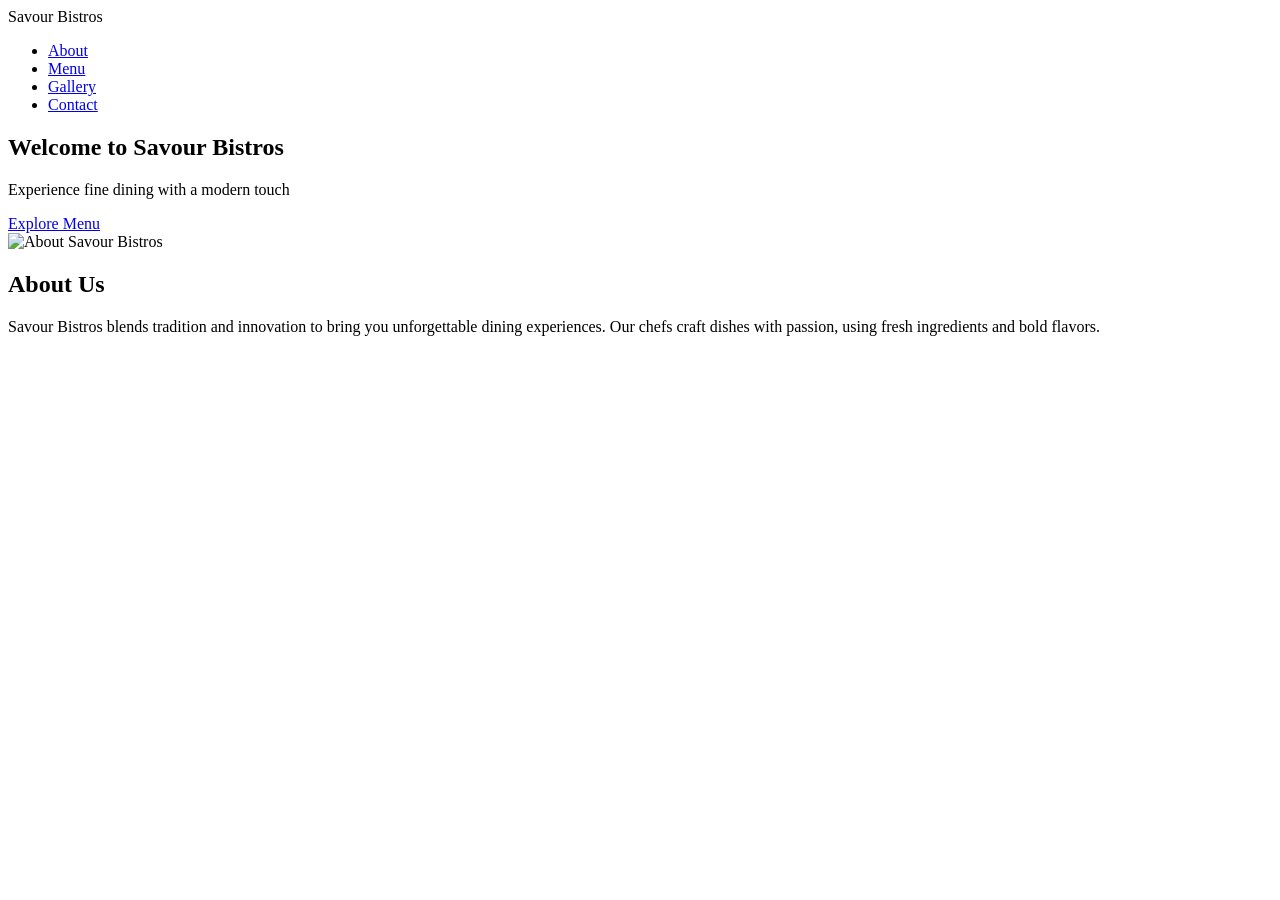
==== index.html @ 0ac6cca9 "Resolve merge conflicts: combine header/hero and about section" ====
<!DOCTYPE html>
<html lang="en">
<head>
  <meta charset="UTF-8">
  <meta name="viewport" content="width=device-width, initial-scale=1.0">
  <title>Savour Bistros</title>
  <link rel="stylesheet" href="css/style.css">
</head>
<body>
  <header>
    <nav class="navbar">
      <div class="logo">Savour Bistros</div>
      <ul class="nav-links">
        <li><a href="#about">About</a></li>
        <li><a href="#menu">Menu</a></li>
        <li><a href="#gallery">Gallery</a></li>
        <li><a href="#contact">Contact</a></li>
      </ul>
    </nav>
    <section class="hero">
      <div class="hero-content">
        <h1>Welcome to Savour Bistros</h1>
        <p>Experience fine dining with a modern touch</p>
        <a href="#menu" class="btn">Explore Menu</a>
      </div>
    </section>
  </header>
  <main>
    <section id="about" class="about">
      <div class="about-container">
        <img src="assets/images/about.jpg" alt="About Savour Bistros">
        <div class="about-text">
          <h2>About Us</h2>
          <p>Savour Bistros blends tradition and innovation to bring you unforgettable dining experiences. Our chefs craft dishes with passion, using fresh ingredients and bold flavors.</p>
        </div>
      </div>
    </section>
  </main>
  <footer></footer>
  <script src="js/script.js"></script>
</body>
</html>
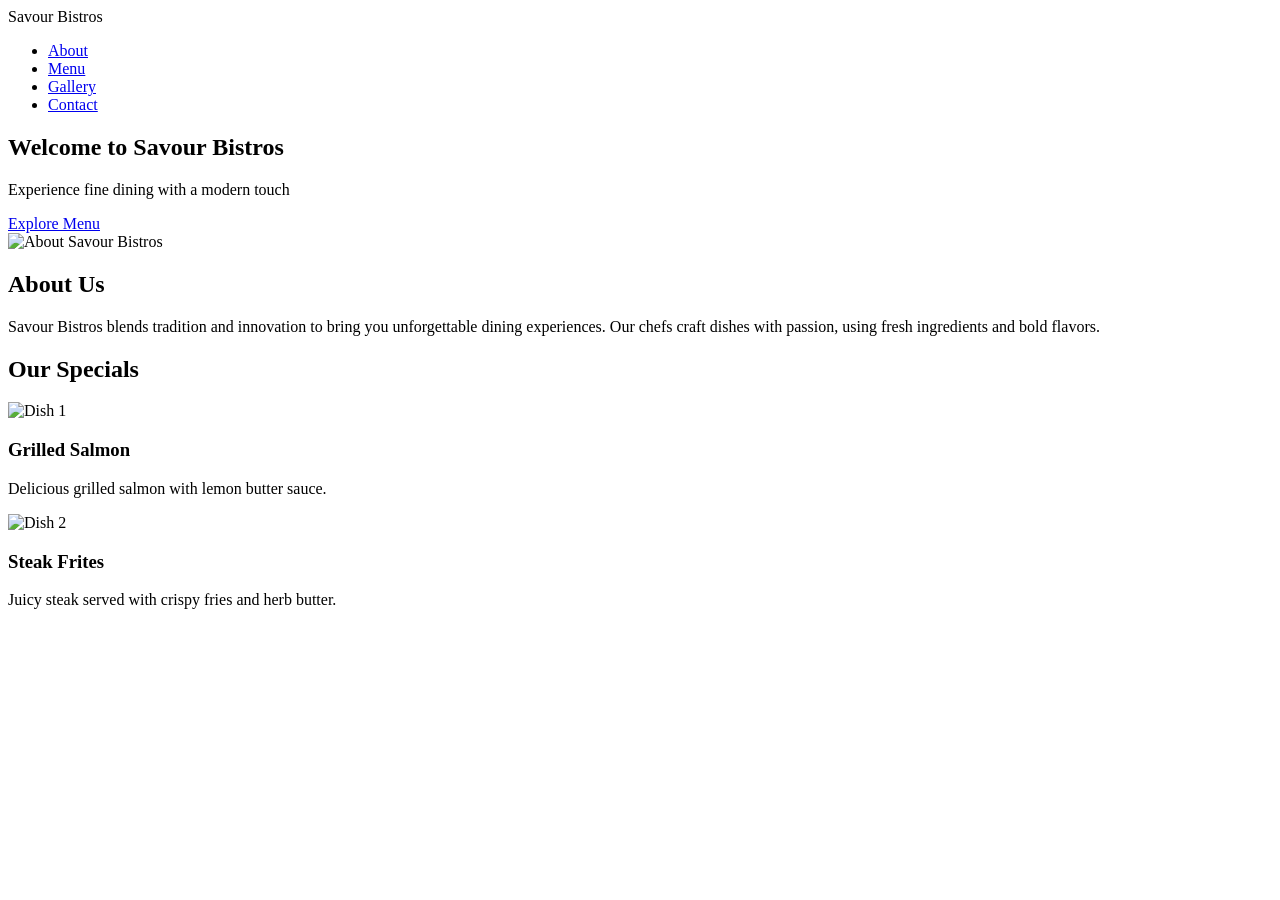
==== commit 55911b5d: "Resolve merge conflicts for feature/menu: combine menu and about sections and styles" ====
--- a/index.html
+++ b/index.html
@@ -35,6 +35,23 @@
         </div>
       </div>
     </section>
+
+    <section id="menu" class="menu">
+      <h2>Our Specials</h2>
+      <div class="menu-grid">
+        <div class="menu-item">
+          <img src="assets/images/dish1.jpg" alt="Dish 1">
+          <h3>Grilled Salmon</h3>
+          <p>Delicious grilled salmon with lemon butter sauce.</p>
+        </div>
+        <div class="menu-item">
+          <img src="assets/images/dish2.jpg" alt="Dish 2">
+          <h3>Steak Frites</h3>
+          <p>Juicy steak served with crispy fries and herb butter.</p>
+        </div>
+        <!-- Add more menu items as needed -->
+      </div>
+    </section>
   </main>
   <footer></footer>
   <script src="js/script.js"></script>
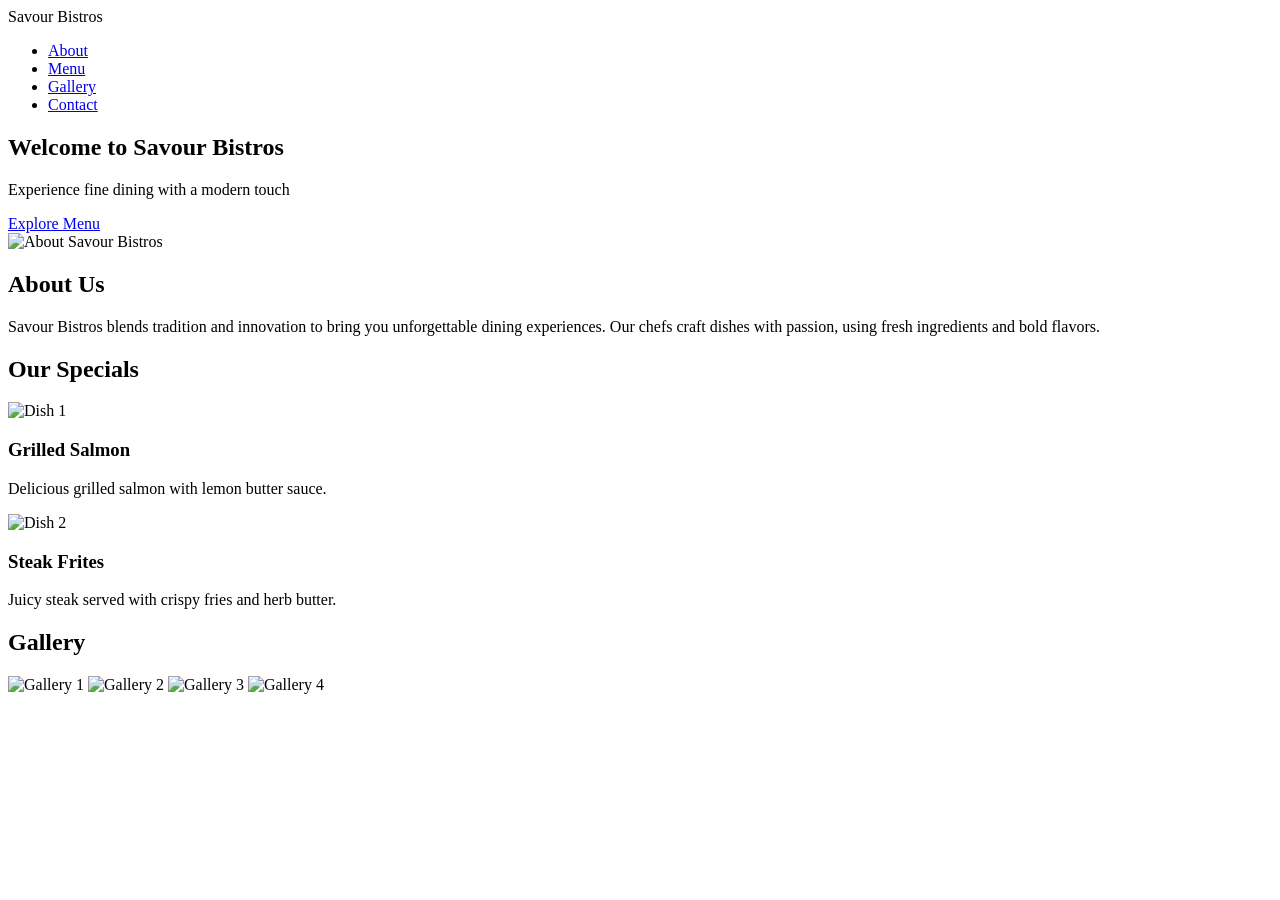
==== commit 5f14063e: "Resolve merge conflicts for feature/gallery: add gallery section and styles" ====
--- a/index.html
+++ b/index.html
@@ -52,6 +52,16 @@
         <!-- Add more menu items as needed -->
       </div>
     </section>
+
+    <section id="gallery" class="gallery">
+      <h2>Gallery</h2>
+      <div class="gallery-grid">
+        <img src="assets/images/gallery1.jpg" alt="Gallery 1">
+        <img src="assets/images/gallery2.jpg" alt="Gallery 2">
+        <img src="assets/images/gallery3.jpg" alt="Gallery 3">
+        <img src="assets/images/gallery4.jpg" alt="Gallery 4">
+      </div>
+    </section>
   </main>
   <footer></footer>
   <script src="js/script.js"></script>
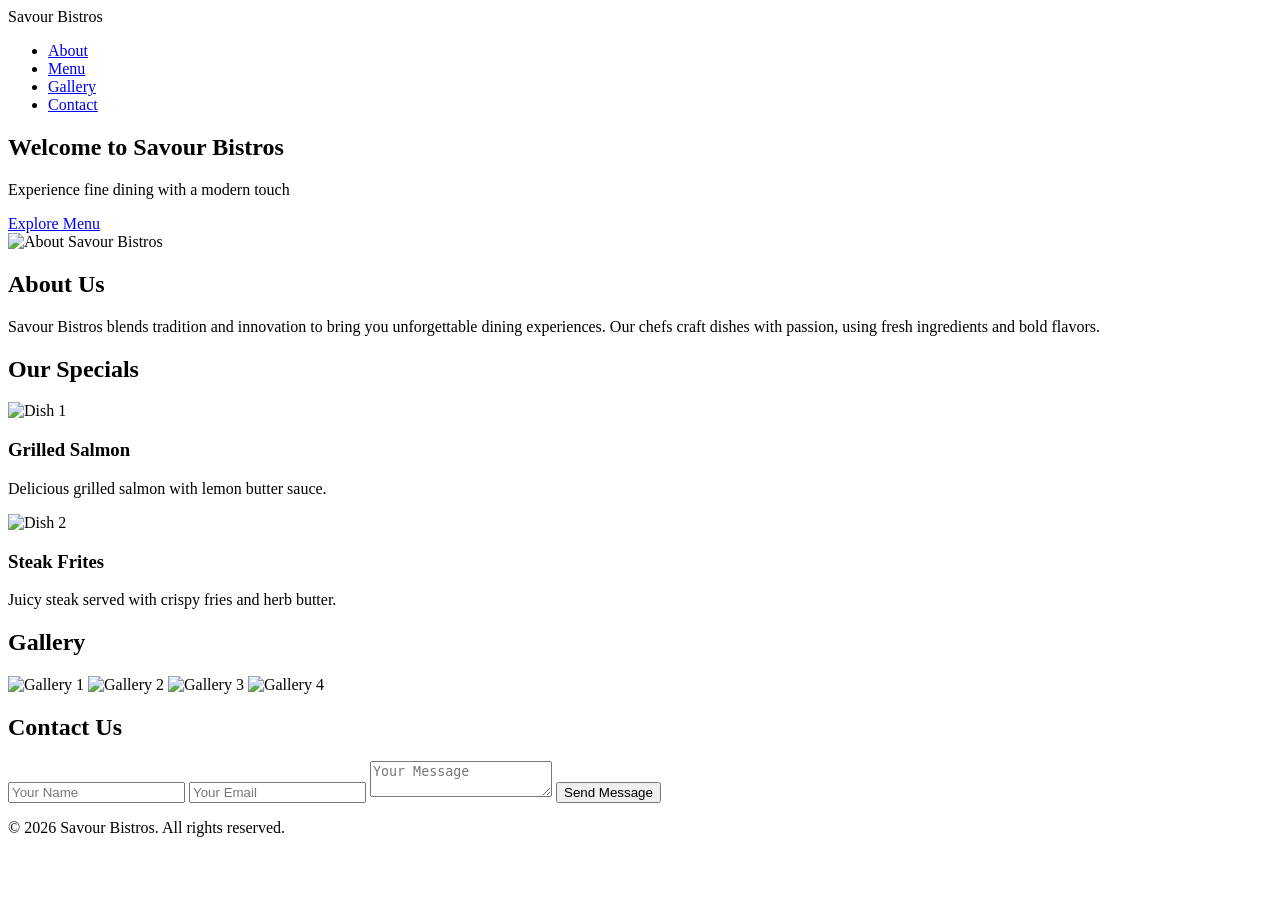
==== commit 9b9777d1: "Resolve merge conflicts for feature/contact-footer: add contact form and footer text" ====
--- a/index.html
+++ b/index.html
@@ -62,8 +62,20 @@
         <img src="assets/images/gallery4.jpg" alt="Gallery 4">
       </div>
     </section>
+
+    <section id="contact" class="contact">
+      <h2>Contact Us</h2>
+      <form>
+        <input type="text" placeholder="Your Name" required>
+        <input type="email" placeholder="Your Email" required>
+        <textarea placeholder="Your Message" required></textarea>
+        <button type="submit">Send Message</button>
+      </form>
+    </section>
   </main>
-  <footer></footer>
+  <footer>
+    <p>&copy; 2026 Savour Bistros. All rights reserved.</p>
+  </footer>
   <script src="js/script.js"></script>
 </body>
 </html>
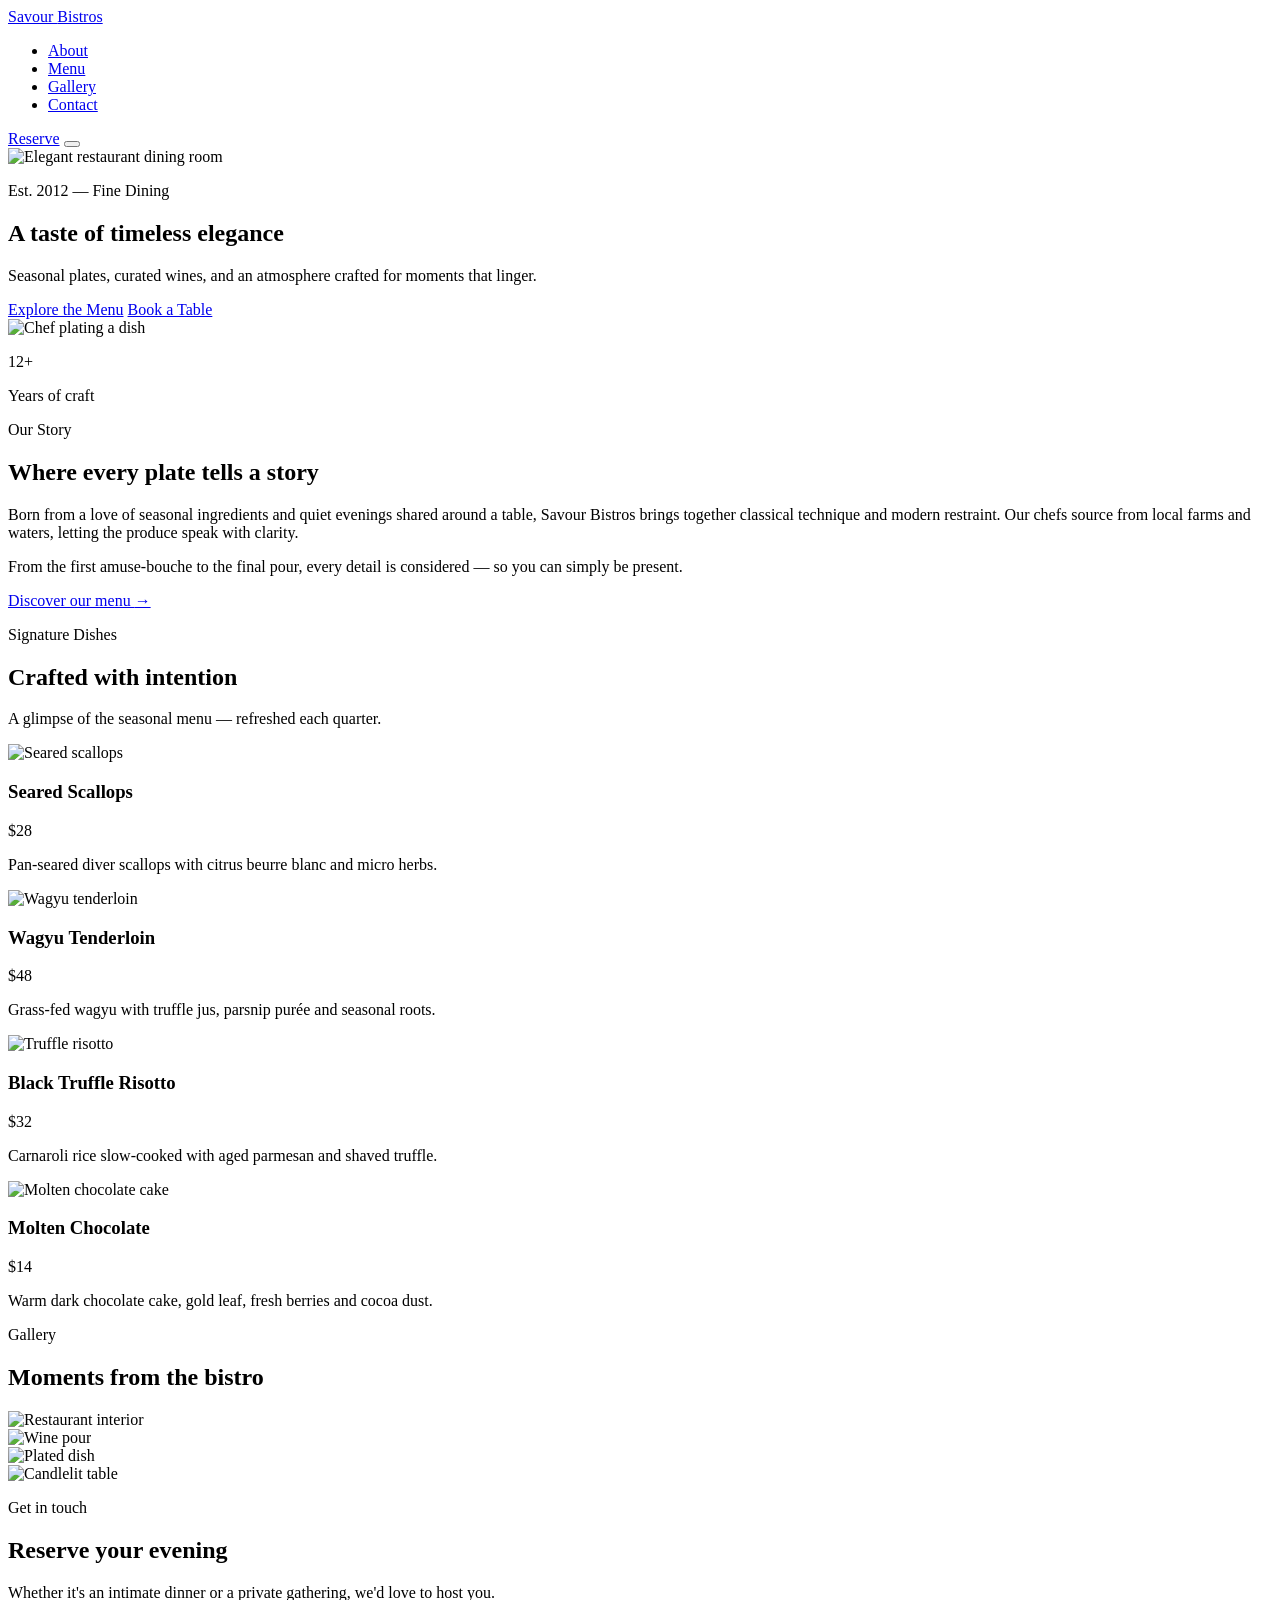
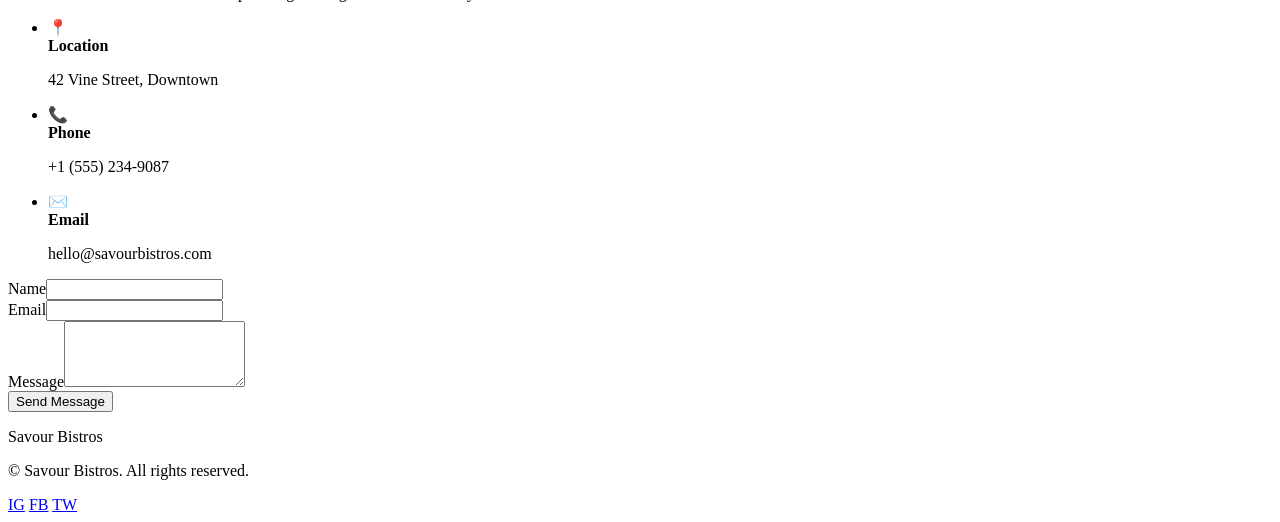
==== commit 365633b4: "completed the html file" ====
--- a/index.html
+++ b/index.html
@@ -1,81 +1,155 @@
-<!DOCTYPE html>
+<!doctype html>
 <html lang="en">
 <head>
-  <meta charset="UTF-8">
-  <meta name="viewport" content="width=device-width, initial-scale=1.0">
-  <title>Savour Bistros</title>
-  <link rel="stylesheet" href="css/style.css">
+  <meta charset="utf-8" />
+  <meta name="viewport" content="width=device-width,initial-scale=1" />
+  <title>Savour Bistros — Modern Fine Dining</title>
+  <meta name="description" content="An intimate bistro serving seasonal, chef-crafted plates and curated wines in a warm, candlelit setting." />
+  <link rel="preconnect" href="https://fonts.googleapis.com" />
+  <link rel="preconnect" href="https://fonts.gstatic.com" crossorigin />
+  <link rel="stylesheet" href="https://fonts.googleapis.com/css2?family=Playfair+Display:wght@500;600;700&family=Poppins:wght@300;400;500;600&display=swap" />
+  <link rel="stylesheet" href="styles.css" />
 </head>
 <body>
-  <header>
-    <nav class="navbar">
-      <div class="logo">Savour Bistros</div>
-      <ul class="nav-links">
-        <li><a href="#about">About</a></li>
-        <li><a href="#menu">Menu</a></li>
-        <li><a href="#gallery">Gallery</a></li>
-        <li><a href="#contact">Contact</a></li>
-      </ul>
-    </nav>
-    <section class="hero">
-      <div class="hero-content">
-        <h1>Welcome to Savour Bistros</h1>
-        <p>Experience fine dining with a modern touch</p>
-        <a href="#menu" class="btn">Explore Menu</a>
+  <!-- Nav -->
+  <header class="nav" id="nav">
+    <div class="nav__inner container">
+      <a href="#" class="logo">Savour <span>Bistros</span></a>
+      <nav>
+        <ul class="nav__links" id="navLinks">
+          <li><a href="#about">About</a></li>
+          <li><a href="#menu">Menu</a></li>
+          <li><a href="#gallery">Gallery</a></li>
+          <li><a href="#contact">Contact</a></li>
+        </ul>
+      </nav>
+      <a href="#contact" class="btn btn--primary nav__cta">Reserve</a>
+      <button class="nav__toggle" id="navToggle" aria-label="Toggle menu" aria-expanded="false">
+        <span></span><span></span><span></span>
+      </button>
+    </div>
+  </header>
+  <!-- Hero -->
+  <section class="hero">
+    <img class="hero__bg" src="https://images.unsplash.com/photo-1517248135467-4c7edcad34c4?auto=format&fit=crop&w=1920&q=80" alt="Elegant restaurant dining room" />
+    <div class="hero__overlay"></div>
+    <div class="hero__content reveal">
+      <p class="eyebrow eyebrow--light">Est. 2012 — Fine Dining</p>
+      <h1>A taste of timeless elegance</h1>
+      <p class="hero__lede">Seasonal plates, curated wines, and an atmosphere crafted for moments that linger.</p>
+      <div class="hero__actions">
+        <a href="#menu" class="btn btn--primary">Explore the Menu</a>
+        <a href="#contact" class="btn btn--ghost">Book a Table</a>
       </div>
-    </section>
-  </header>
-  <main>
-    <section id="about" class="about">
-      <div class="about-container">
-        <img src="assets/images/about.jpg" alt="About Savour Bistros">
-        <div class="about-text">
-          <h2>About Us</h2>
-          <p>Savour Bistros blends tradition and innovation to bring you unforgettable dining experiences. Our chefs craft dishes with passion, using fresh ingredients and bold flavors.</p>
+    </div>
+  </section>
+  <!-- About -->
+  <section id="about" class="section">
+    <div class="container about">
+      <div class="about__image reveal">
+        <img src="https://images.unsplash.com/photo-1556910103-1c02745aae4d?auto=format&fit=crop&w=1200&q=80" alt="Chef plating a dish" />
+        <div class="about__badge">
+          <p class="num">12+</p>
+          <p class="lbl">Years of craft</p>
         </div>
       </div>
-    </section>
-
-    <section id="menu" class="menu">
-      <h2>Our Specials</h2>
+      <div class="about__text reveal">
+        <p class="eyebrow">Our Story</p>
+        <h2>Where every plate tells a story</h2>
+        <p>Born from a love of seasonal ingredients and quiet evenings shared around a table, Savour Bistros brings together classical technique and modern restraint. Our chefs source from local farms and waters, letting the produce speak with clarity.</p>
+        <p>From the first amuse-bouche to the final pour, every detail is considered — so you can simply be present.</p>
+        <a href="#menu" class="link-arrow">Discover our menu <span>→</span></a>
+      </div>
+    </div>
+  </section>
+  <!-- Menu -->
+  <section id="menu" class="section section--alt">
+    <div class="container">
+      <div class="section__head reveal">
+        <p class="eyebrow">Signature Dishes</p>
+        <h2>Crafted with intention</h2>
+        <p class="muted">A glimpse of the seasonal menu — refreshed each quarter.</p>
+      </div>
       <div class="menu-grid">
-        <div class="menu-item">
-          <img src="assets/images/dish1.jpg" alt="Dish 1">
-          <h3>Grilled Salmon</h3>
-          <p>Delicious grilled salmon with lemon butter sauce.</p>
-        </div>
-        <div class="menu-item">
-          <img src="assets/images/dish2.jpg" alt="Dish 2">
-          <h3>Steak Frites</h3>
-          <p>Juicy steak served with crispy fries and herb butter.</p>
-        </div>
-        <!-- Add more menu items as needed -->
+        <article class="dish reveal">
+          <div class="dish__img"><img src="https://images.unsplash.com/photo-1599974579688-8dbdd335c77f?auto=format&fit=crop&w=800&q=80" alt="Seared scallops" /></div>
+          <div class="dish__body">
+            <div class="dish__row"><h3>Seared Scallops</h3><span class="price">$28</span></div>
+            <p>Pan-seared diver scallops with citrus beurre blanc and micro herbs.</p>
+          </div>
+        </article>
+        <article class="dish reveal">
+          <div class="dish__img"><img src="https://images.unsplash.com/photo-1546964124-0cce460f38ef?auto=format&fit=crop&w=800&q=80" alt="Wagyu tenderloin" /></div>
+          <div class="dish__body">
+            <div class="dish__row"><h3>Wagyu Tenderloin</h3><span class="price">$48</span></div>
+            <p>Grass-fed wagyu with truffle jus, parsnip purée and seasonal roots.</p>
+          </div>
+        </article>
+        <article class="dish reveal">
+          <div class="dish__img"><img src="https://images.unsplash.com/photo-1633964913849-96bb09cbb0ee?auto=format&fit=crop&w=800&q=80" alt="Truffle risotto" /></div>
+          <div class="dish__body">
+            <div class="dish__row"><h3>Black Truffle Risotto</h3><span class="price">$32</span></div>
+            <p>Carnaroli rice slow-cooked with aged parmesan and shaved truffle.</p>
+          </div>
+        </article>
+        <article class="dish reveal">
+          <div class="dish__img"><img src="https://images.unsplash.com/photo-1606313564200-e75d5e30476c?auto=format&fit=crop&w=800&q=80" alt="Molten chocolate cake" /></div>
+          <div class="dish__body">
+            <div class="dish__row"><h3>Molten Chocolate</h3><span class="price">$14</span></div>
+            <p>Warm dark chocolate cake, gold leaf, fresh berries and cocoa dust.</p>
+          </div>
+        </article>
       </div>
-    </section>
-
-    <section id="gallery" class="gallery">
-      <h2>Gallery</h2>
-      <div class="gallery-grid">
-        <img src="assets/images/gallery1.jpg" alt="Gallery 1">
-        <img src="assets/images/gallery2.jpg" alt="Gallery 2">
-        <img src="assets/images/gallery3.jpg" alt="Gallery 3">
-        <img src="assets/images/gallery4.jpg" alt="Gallery 4">
+    </div>
+  </section>
+  <!-- Gallery -->
+  <section id="gallery" class="section">
+    <div class="container">
+      <div class="section__head reveal">
+        <p class="eyebrow">Gallery</p>
+        <h2>Moments from the bistro</h2>
       </div>
-    </section>
-
-    <section id="contact" class="contact">
-      <h2>Contact Us</h2>
-      <form>
-        <input type="text" placeholder="Your Name" required>
-        <input type="email" placeholder="Your Email" required>
-        <textarea placeholder="Your Message" required></textarea>
-        <button type="submit">Send Message</button>
+      <div class="gallery">
+        <div class="gallery__item gallery__item--tall reveal"><img src="https://images.unsplash.com/photo-1414235077428-338989a2e8c0?auto=format&fit=crop&w=900&q=80" alt="Restaurant interior" /></div>
+        <div class="gallery__item reveal"><img src="https://images.unsplash.com/photo-1559339352-11d035aa65de?auto=format&fit=crop&w=800&q=80" alt="Wine pour" /></div>
+        <div class="gallery__item reveal"><img src="https://images.unsplash.com/photo-1551782450-a2132b4ba21d?auto=format&fit=crop&w=800&q=80" alt="Plated dish" /></div>
+        <div class="gallery__item reveal"><img src="https://images.unsplash.com/photo-1592861956120-e524fc739696?auto=format&fit=crop&w=800&q=80" alt="Candlelit table" /></div>
+      </div>
+    </div>
+  </section>
+  <!-- Contact -->
+  <section id="contact" class="section section--alt">
+    <div class="container contact">
+      <div class="reveal">
+        <p class="eyebrow">Get in touch</p>
+        <h2>Reserve your evening</h2>
+        <p class="muted">Whether it's an intimate dinner or a private gathering, we'd love to host you.</p>
+        <ul class="contact__list">
+          <li><span class="ico">📍</span><div><strong>Location</strong><p>42 Vine Street, Downtown</p></div></li>
+          <li><span class="ico">📞</span><div><strong>Phone</strong><p>+1 (555) 234-9087</p></div></li>
+          <li><span class="ico">✉️</span><div><strong>Email</strong><p>hello@savourbistros.com</p></div></li>
+        </ul>
+      </div>
+      <form class="form reveal" id="contactForm">
+        <div class="field"><label for="name">Name</label><input id="name" required /></div>
+        <div class="field"><label for="email">Email</label><input id="email" type="email" required /></div>
+        <div class="field"><label for="message">Message</label><textarea id="message" rows="4" required></textarea></div>
+        <button type="submit" class="btn btn--primary btn--block" id="submitBtn">Send Message</button>
       </form>
-    </section>
-  </main>
-  <footer>
-    <p>&copy; 2026 Savour Bistros. All rights reserved.</p>
+    </div>
+  </section>
+  <!-- Footer -->
+  <footer class="footer">
+    <div class="container footer__inner">
+      <p class="logo logo--sm">Savour <span>Bistros</span></p>
+      <p class="muted">© <span id="year"></span> Savour Bistros. All rights reserved.</p>
+      <div class="socials">
+        <a href="#" aria-label="Instagram">IG</a>
+        <a href="#" aria-label="Facebook">FB</a>
+        <a href="#" aria-label="Twitter">TW</a>
+      </div>
+    </div>
   </footer>
-  <script src="js/script.js"></script>
+  <script src="script.js"></script>
 </body>
-</html>
+</html>
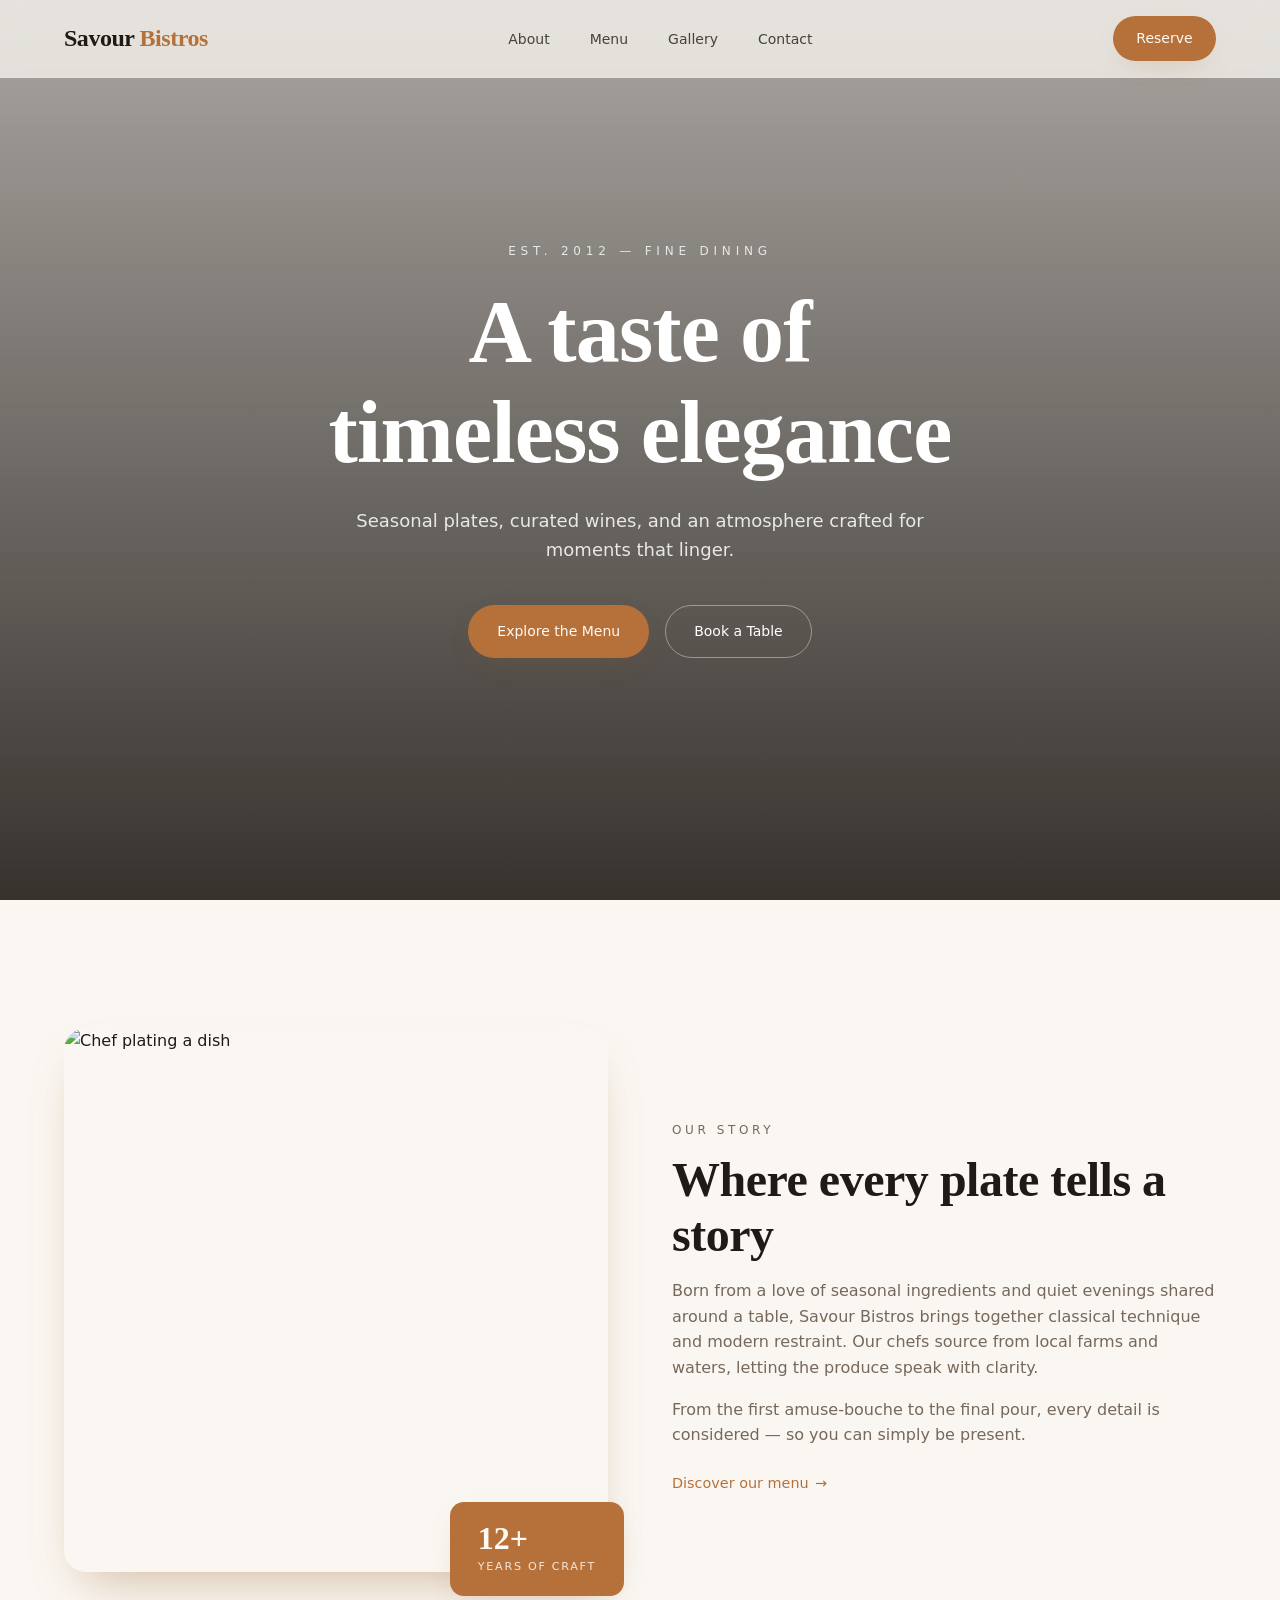
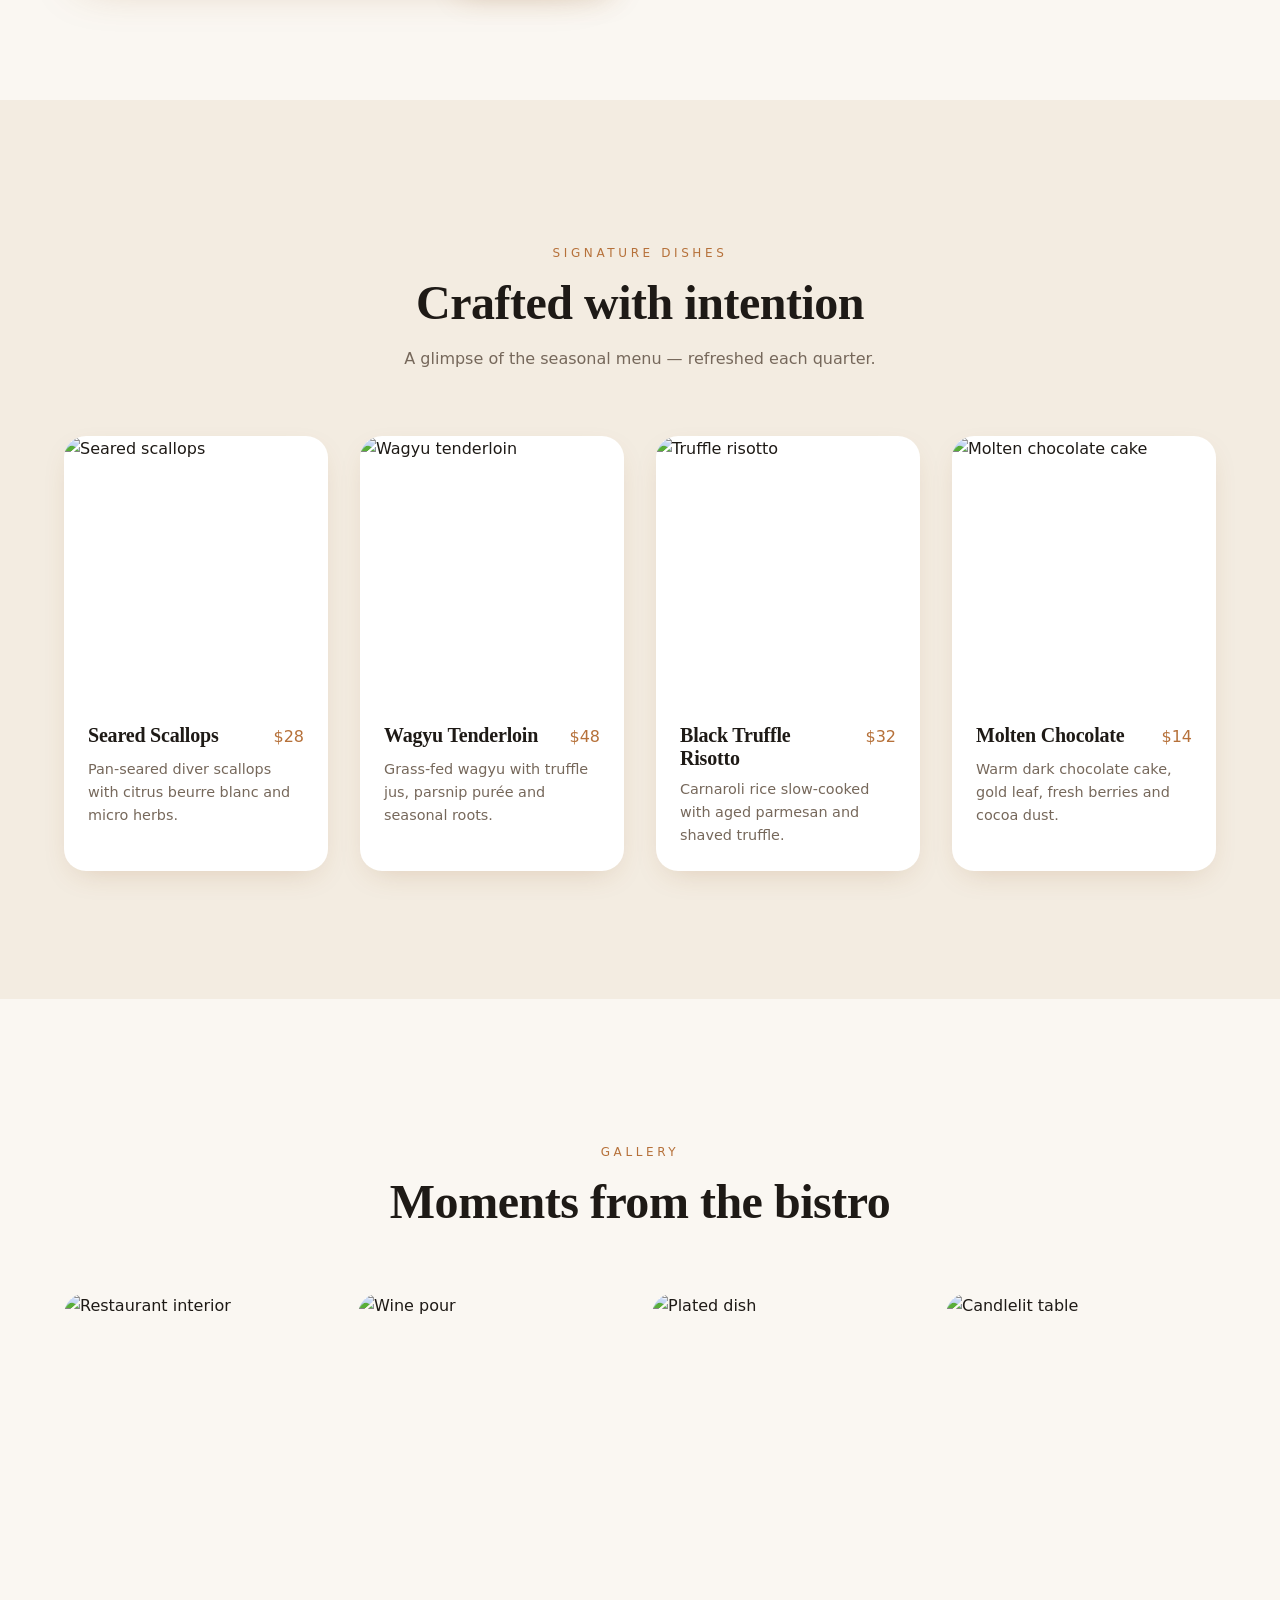
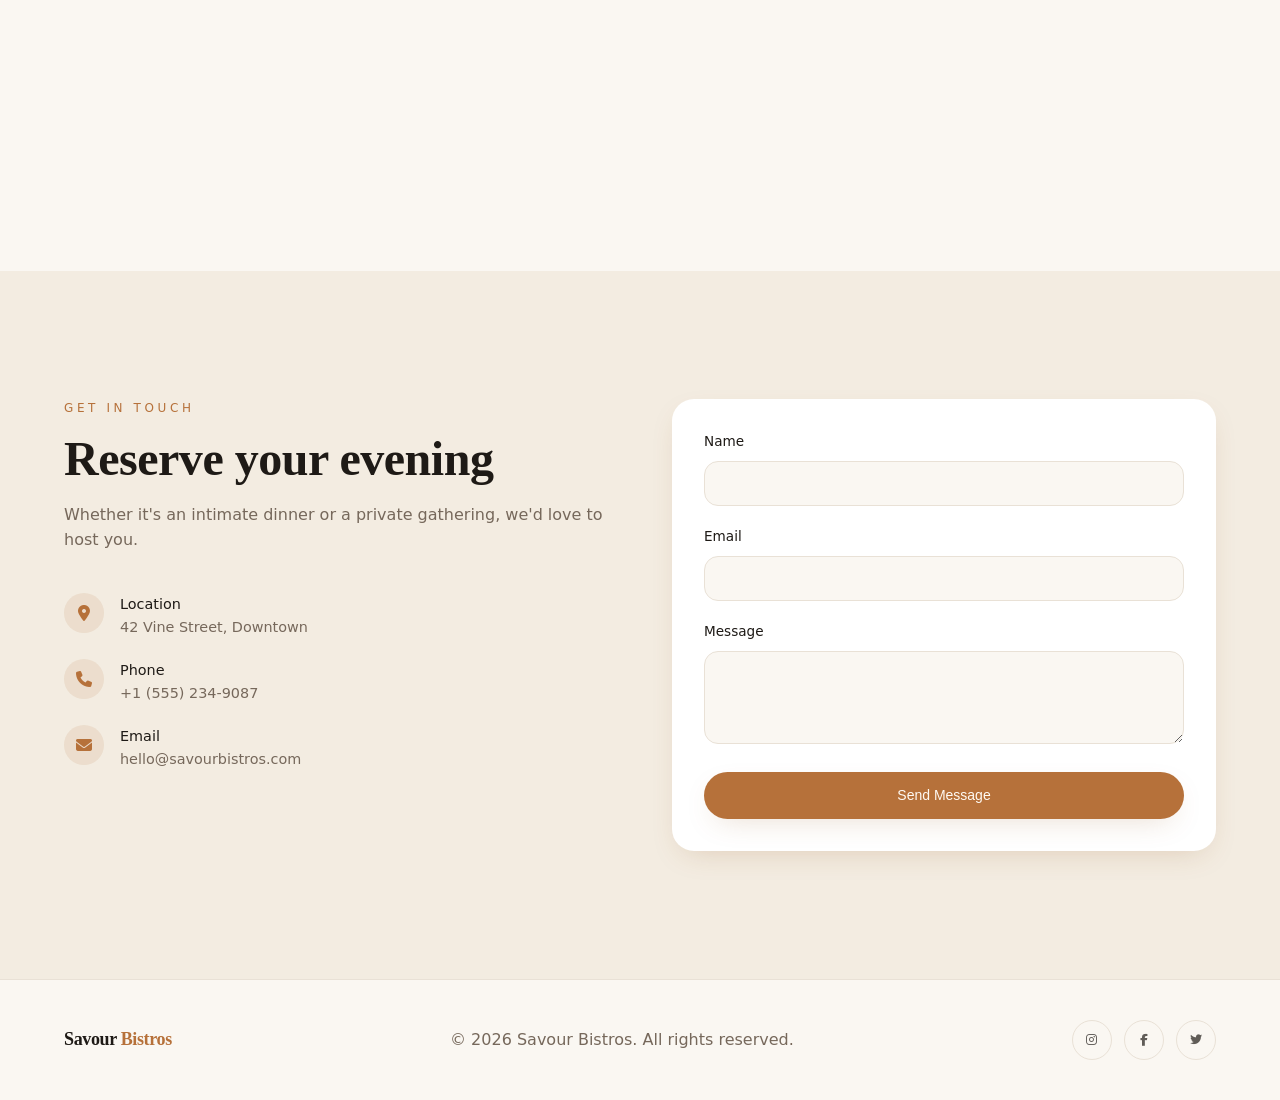
==== commit a599341e: "Worked on the icons and updated the README file" ====
--- a/index.html
+++ b/index.html
@@ -8,6 +8,7 @@
   <link rel="preconnect" href="https://fonts.googleapis.com" />
   <link rel="preconnect" href="https://fonts.gstatic.com" crossorigin />
   <link rel="stylesheet" href="https://fonts.googleapis.com/css2?family=Playfair+Display:wght@500;600;700&family=Poppins:wght@300;400;500;600&display=swap" />
+  <link rel="stylesheet" href="https://cdnjs.cloudflare.com/ajax/libs/font-awesome/6.5.1/css/all.min.css" crossorigin="anonymous" referrerpolicy="no-referrer" />
   <link rel="stylesheet" href="styles.css" />
 </head>
 <body>
@@ -86,7 +87,10 @@
           </div>
         </article>
         <article class="dish reveal">
-          <div class="dish__img"><img src="https://images.unsplash.com/photo-1633964913849-96bb09cbb0ee?auto=format&fit=crop&w=800&q=80" alt="Truffle risotto" /></div>
+          <div class="dish__img">
+            <img src="https://plus.unsplash.com/premium_photo-1694141252774-c937d97641da?q=80&w=688&auto=format&fit=crop&ixlib=rb-4.1.0&ixid=M3wxMjA3fDB8MHxwaG90by1wYWdlfHx8fGVufDB8fHx8fA%3D%3D" 
+            alt="Truffle risotto" />
+          </div>
           <div class="dish__body">
             <div class="dish__row"><h3>Black Truffle Risotto</h3><span class="price">$32</span></div>
             <p>Carnaroli rice slow-cooked with aged parmesan and shaved truffle.</p>
@@ -125,9 +129,9 @@
         <h2>Reserve your evening</h2>
         <p class="muted">Whether it's an intimate dinner or a private gathering, we'd love to host you.</p>
         <ul class="contact__list">
-          <li><span class="ico">📍</span><div><strong>Location</strong><p>42 Vine Street, Downtown</p></div></li>
-          <li><span class="ico">📞</span><div><strong>Phone</strong><p>+1 (555) 234-9087</p></div></li>
-          <li><span class="ico">✉️</span><div><strong>Email</strong><p>hello@savourbistros.com</p></div></li>
+          <li><span class="ico"><i class="fa-solid fa-location-dot" aria-hidden="true"></i></span><div><strong>Location</strong><p>42 Vine Street, Downtown</p></div></li>
+          <li><span class="ico"><i class="fa-solid fa-phone" aria-hidden="true"></i></span><div><strong>Phone</strong><p>+1 (555) 234-9087</p></div></li>
+          <li><span class="ico"><i class="fa-solid fa-envelope" aria-hidden="true"></i></span><div><strong>Email</strong><p>hello@savourbistros.com</p></div></li>
         </ul>
       </div>
       <form class="form reveal" id="contactForm">
@@ -144,9 +148,9 @@
       <p class="logo logo--sm">Savour <span>Bistros</span></p>
       <p class="muted">© <span id="year"></span> Savour Bistros. All rights reserved.</p>
       <div class="socials">
-        <a href="#" aria-label="Instagram">IG</a>
-        <a href="#" aria-label="Facebook">FB</a>
-        <a href="#" aria-label="Twitter">TW</a>
+        <a href="#" aria-label="Instagram"><i class="fa-brands fa-instagram" aria-hidden="true"></i></a>
+        <a href="#" aria-label="Facebook"><i class="fa-brands fa-facebook-f" aria-hidden="true"></i></a>
+        <a href="#" aria-label="Twitter"><i class="fa-brands fa-twitter" aria-hidden="true"></i></a>
       </div>
     </div>
   </footer>
--- a/styles.css
+++ b/styles.css
@@ -0,0 +1,241 @@
+:root {
+  --bg: #faf7f2;
+  --fg: #1e1a16;
+  --muted: #76685b;
+  --card: #ffffff;
+  --border: #e9e1d6;
+  --primary: #b6713a;
+  --primary-dark: #94581f;
+  --primary-fg: #fffaf3;
+  --shadow-soft: 0 10px 30px -12px rgba(148, 88, 31, 0.25);
+  --shadow-elegant: 0 25px 50px -20px rgba(148, 88, 31, 0.4);
+  --radius: 14px;
+  --radius-lg: 22px;
+  --font-display: "Playfair Display", Georgia, serif;
+  --font-sans: "Poppins", system-ui, -apple-system, sans-serif;
+}
+/* ---------- Base ---------- */
+* { box-sizing: border-box; margin: 0; padding: 0; }
+html { scroll-behavior: smooth; }
+body {
+  font-family: var(--font-sans);
+  font-weight: 300;
+  background: var(--bg);
+  color: var(--fg);
+  line-height: 1.6;
+  -webkit-font-smoothing: antialiased;
+}
+img { display: block; max-width: 100%; height: auto; }
+a { color: inherit; text-decoration: none; }
+h1, h2, h3 { font-family: var(--font-display); font-weight: 600; letter-spacing: -0.01em; line-height: 1.15; }
+h2 { font-size: clamp(2rem, 4vw, 3rem); }
+h3 { font-size: 1.25rem; }
+.container { max-width: 1200px; margin: 0 auto; padding: 0 1.5rem; }
+.section { padding: 6rem 0; }
+.section--alt { background: #f3ece1; }
+.section__head { max-width: 38rem; margin: 0 auto 4rem; text-align: center; }
+.section__head h2 { margin-top: 0.75rem; }
+.section__head p { margin-top: 1rem; }
+.muted { color: var(--muted); }
+.eyebrow {
+  font-size: 0.75rem;
+  letter-spacing: 0.3em;
+  text-transform: uppercase;
+  color: var(--primary);
+  font-weight: 500;
+}
+.eyebrow--light { color: rgba(255,255,255,0.8); letter-spacing: 0.4em; }
+/* ---------- Buttons ---------- */
+.btn {
+  display: inline-flex; align-items: center; justify-content: center;
+  padding: 0.9rem 1.75rem;
+  border-radius: 999px;
+  font-size: 0.875rem; font-weight: 500;
+  border: 1px solid transparent;
+  cursor: pointer;
+  transition: transform 0.25s ease, box-shadow 0.25s ease, background 0.25s ease;
+}
+.btn--primary { background: var(--primary); color: var(--primary-fg); box-shadow: var(--shadow-soft); }
+.btn--primary:hover { background: var(--primary-dark); transform: translateY(-2px); box-shadow: var(--shadow-elegant); }
+.btn--ghost { background: transparent; color: #fff; border-color: rgba(255,255,255,0.4); backdrop-filter: blur(4px); }
+.btn--ghost:hover { background: rgba(255,255,255,0.1); }
+.btn--block { width: 100%; }
+/* ---------- Nav ---------- */
+.nav {
+  position: fixed; top: 0; left: 0; right: 0; z-index: 50;
+  backdrop-filter: blur(10px);
+  background: rgba(250, 247, 242, 0.75);
+  border-bottom: 1px solid rgba(233, 225, 214, 0.6);
+  transition: background 0.3s;
+}
+.nav__inner { display: flex; align-items: center; justify-content: space-between; padding: 1rem 1.5rem; }
+.logo { font-family: var(--font-display); font-size: 1.5rem; font-weight: 700; letter-spacing: -0.02em; }
+.logo span { color: var(--primary); }
+.logo--sm { font-size: 1.125rem; }
+.nav__links { display: flex; gap: 2.5rem; list-style: none; }
+.nav__links a {
+  font-size: 0.875rem; font-weight: 500; color: rgba(30,26,22,0.8);
+  position: relative; padding: 0.25rem 0;
+  transition: color 0.2s;
+}
+.nav__links a::after {
+  content: ""; position: absolute; left: 0; bottom: 0;
+  width: 0; height: 1px; background: var(--primary);
+  transition: width 0.3s;
+}
+.nav__links a:hover { color: var(--primary); }
+.nav__links a:hover::after { width: 100%; }
+.nav__cta { padding: 0.65rem 1.4rem; }
+.nav__toggle {
+  display: none; flex-direction: column; gap: 5px;
+  background: none; border: none; cursor: pointer; padding: 0.5rem;
+}
+.nav__toggle span {
+  width: 22px; 
+  height: 2px; 
+  background: var(--fg); 
+  transition: 0.3s;
+ }
+.nav.open .nav__toggle span:nth-child(1) { transform: translateY(7px) rotate(45deg); }
+.nav.open .nav__toggle span:nth-child(2) { opacity: 0; }
+.nav.open .nav__toggle span:nth-child(3) { transform: translateY(-7px) rotate(-45deg); }
+/* ---------- Hero ---------- */
+.hero { position: relative; height: 100vh; min-height: 600px; overflow: hidden; display: grid; place-items: center; }
+.hero__bg {
+  position: absolute; inset: 0; width: 100%; height: 100%;
+  object-fit: cover;
+  animation: zoom 14s ease-out forwards;
+}
+.hero__overlay {
+  position: absolute; inset: 0;
+  background: linear-gradient(180deg, rgba(20,15,10,0.35) 0%, rgba(20,15,10,0.85) 100%);
+}
+.hero__content { position: relative; text-align: center; color: #fff; padding: 0 1.5rem; max-width: 900px; }
+.hero__content h1 {
+  font-size: clamp(2.5rem, 7vw, 5.5rem);
+  margin-top: 1.25rem;
+  text-wrap: balance;
+}
+.hero__lede { margin: 1.5rem auto 0; max-width: 36rem; font-size: 1.125rem; color: rgba(255,255,255,0.85); }
+.hero__actions { display: flex; flex-wrap: wrap; gap: 1rem; justify-content: center; margin-top: 2.5rem; }
+@keyframes zoom { from { transform: scale(1); } to { transform: scale(1.1); } }
+/* ---------- About ---------- */
+.about { display: grid; gap: 3rem; grid-template-columns: 1fr; align-items: center; }
+.about__image { position: relative; }
+.about__image img { border-radius: var(--radius-lg); aspect-ratio: 1/1; object-fit: cover; box-shadow: var(--shadow-elegant); }
+.about__badge {
+  position: absolute; bottom: -1.5rem; right: -1rem;
+  background: var(--primary); color: var(--primary-fg);
+  padding: 1.25rem 1.75rem; border-radius: var(--radius);
+  box-shadow: var(--shadow-soft);
+  display: none;
+}
+.about__badge .num { font-family: var(--font-display); font-size: 2rem; font-weight: 600; line-height: 1; }
+.about__badge .lbl { font-size: 0.7rem; text-transform: uppercase; letter-spacing: 0.15em; opacity: 0.85; margin-top: 0.25rem; }
+.about__text h2 { margin-top: 0.75rem; }
+.about__text p { color: var(--muted); margin-top: 1rem; }
+.link-arrow {
+  display: inline-flex; align-items: center; gap: 0.4rem;
+  margin-top: 1.5rem; color: var(--primary); font-weight: 500; font-size: 0.9rem;
+  transition: gap 0.25s;
+}
+.link-arrow:hover { gap: 0.75rem; }
+/* ---------- Menu ---------- */
+.menu-grid { display: grid; gap: 2rem; grid-template-columns: 1fr; }
+.dish {
+  background: var(--card);
+  border-radius: var(--radius-lg);
+  overflow: hidden;
+  box-shadow: var(--shadow-soft);
+  transition: transform 0.35s, box-shadow 0.35s;
+}
+.dish:hover { transform: translateY(-8px); box-shadow: var(--shadow-elegant); }
+.dish__img { aspect-ratio: 1/1; overflow: hidden; }
+.dish__img img { width: 100%; height: 100%; object-fit: cover; transition: transform 0.7s; }
+.dish:hover .dish__img img { transform: scale(1.1); }
+.dish__body { padding: 1.5rem; }
+.dish__row { display: flex; justify-content: space-between; align-items: baseline; gap: 1rem; }
+.dish__body p { color: var(--muted); font-size: 0.9rem; margin-top: 0.5rem; }
+.price { color: var(--primary); font-weight: 500; }
+/* ---------- Gallery ---------- */
+.gallery { display: grid; grid-template-columns: repeat(2, 1fr); gap: 1rem; }
+.gallery__item { overflow: hidden; border-radius: var(--radius-lg); aspect-ratio: 1/1; }
+.gallery__item img { width: 100%; height: 100%; object-fit: cover; transition: transform 0.7s; }
+.gallery__item:hover img { transform: scale(1.1); }
+/* ---------- Contact ---------- */
+.contact { display: grid; gap: 3rem; grid-template-columns: 1fr; }
+.contact h2 { margin-top: 0.75rem; }
+.contact > div > .muted { margin-top: 1rem; }
+.contact__list { list-style: none; margin-top: 2.5rem; display: grid; gap: 1.25rem; }
+.contact__list li { display: flex; gap: 1rem; align-items: flex-start; }
+.contact__list .ico {
+  width: 2.5rem; height: 2.5rem; flex-shrink: 0;
+  display: grid; place-items: center;
+  background: rgba(182,113,58,0.12); color: var(--primary);
+  border-radius: 999px; font-size: 1rem;
+}
+.contact__list strong { display: block; font-weight: 500; font-size: 0.9rem; }
+.contact__list p { color: var(--muted); font-size: 0.9rem; }
+.form {
+  background: var(--card);
+  padding: 2rem;
+  border-radius: var(--radius-lg);
+  box-shadow: var(--shadow-soft);
+  display: grid; gap: 1.25rem;
+}
+.field label { display: block; font-size: 0.85rem; font-weight: 500; margin-bottom: 0.5rem; }
+.field input, .field textarea {
+  width: 100%;
+  padding: 0.85rem 1rem;
+  border: 1px solid var(--border);
+  border-radius: var(--radius);
+  background: var(--bg);
+  font-family: inherit; font-size: 0.9rem;
+  outline: none;
+  transition: border 0.2s, box-shadow 0.2s;
+  resize: vertical;
+}
+.field input:focus, .field textarea:focus {
+  border-color: var(--primary);
+  box-shadow: 0 0 0 3px rgba(182,113,58,0.15);
+}
+/* ---------- Footer ---------- */
+.footer { border-top: 1px solid var(--border); padding: 2.5rem 0; }
+.footer__inner { display: flex; flex-direction: column; align-items: center; gap: 1.5rem; text-align: center; }
+.socials { display: flex; gap: 0.75rem; }
+.socials a {
+  width: 2.5rem; height: 2.5rem;
+  display: grid; place-items: center;
+  border: 1px solid var(--border); border-radius: 999px;
+  font-size: 0.75rem; font-weight: 600; letter-spacing: 0.05em;
+  color: rgba(30,26,22,0.7);
+  transition: 0.25s;
+}
+.socials a:hover { background: var(--primary); color: var(--primary-fg); border-color: var(--primary); transform: translateY(-2px); }
+/* ---------- Reveal ---------- */
+.reveal { opacity: 0; transform: translateY(24px); transition: opacity 0.8s ease, transform 0.8s ease; }
+.reveal.is-visible { opacity: 1; transform: translateY(0); }
+/* ---------- Responsive ---------- */
+@media (min-width: 720px) {
+  .menu-grid { grid-template-columns: repeat(2, 1fr); }
+  .gallery { grid-template-columns: repeat(4, 1fr); gap: 1.5rem; }
+  .gallery__item--tall { grid-row: span 2; aspect-ratio: 3/5; }
+  .about { grid-template-columns: 1fr 1fr; gap: 4rem; }
+  .about__badge { display: block; }
+  .contact { grid-template-columns: 1fr 1fr; gap: 4rem; }
+  .footer__inner { flex-direction: row; justify-content: space-between; text-align: left; }
+  .section { padding: 8rem 0; }
+}
+@media (min-width: 980px) {
+  .menu-grid { grid-template-columns: repeat(4, 1fr); }
+}
+@media (max-width: 860px) {
+  .nav__links, .nav__cta { display: none; }
+  .nav__toggle { display: flex; }
+  .nav.open .nav__links {
+    display: flex; flex-direction: column; gap: 1rem;
+    position: absolute; top: 100%; left: 0; right: 0;
+    background: var(--bg); padding: 1.5rem;
+    border-bottom: 1px solid var(--border);
+  }
+}
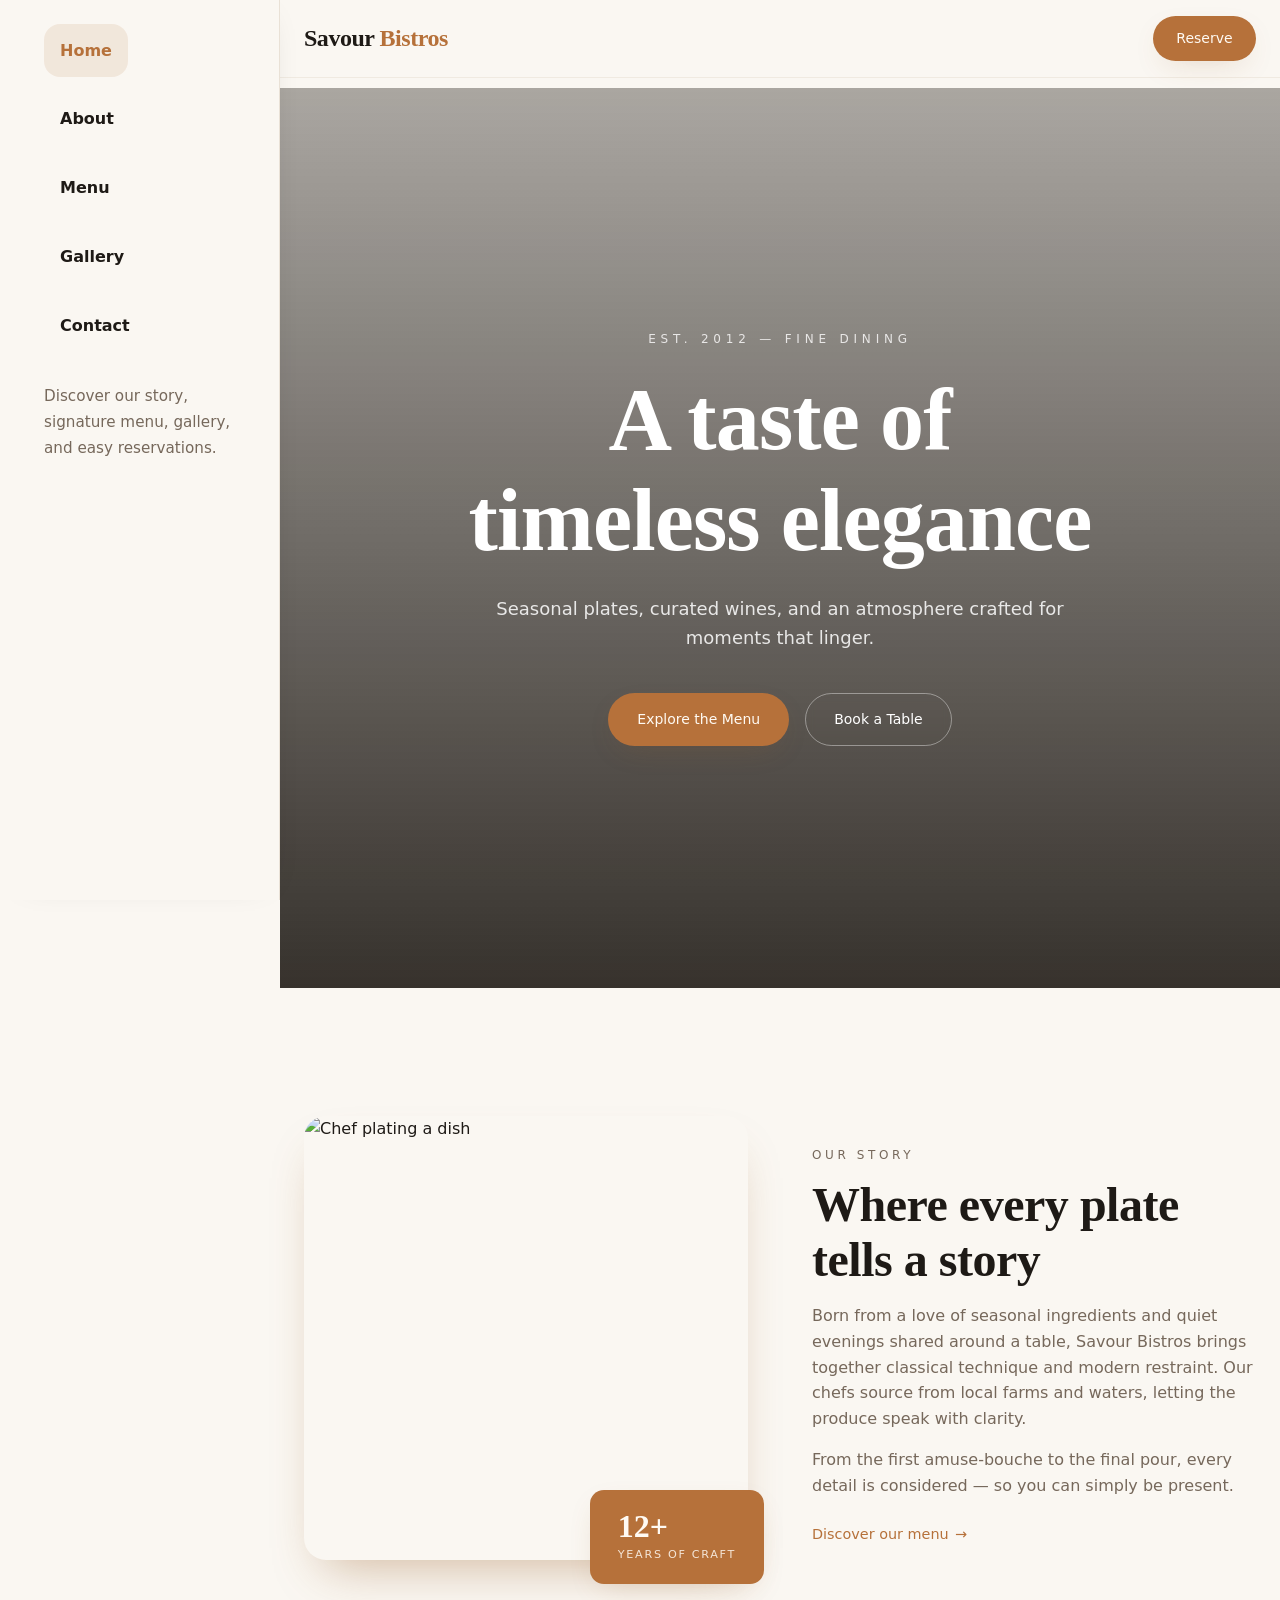
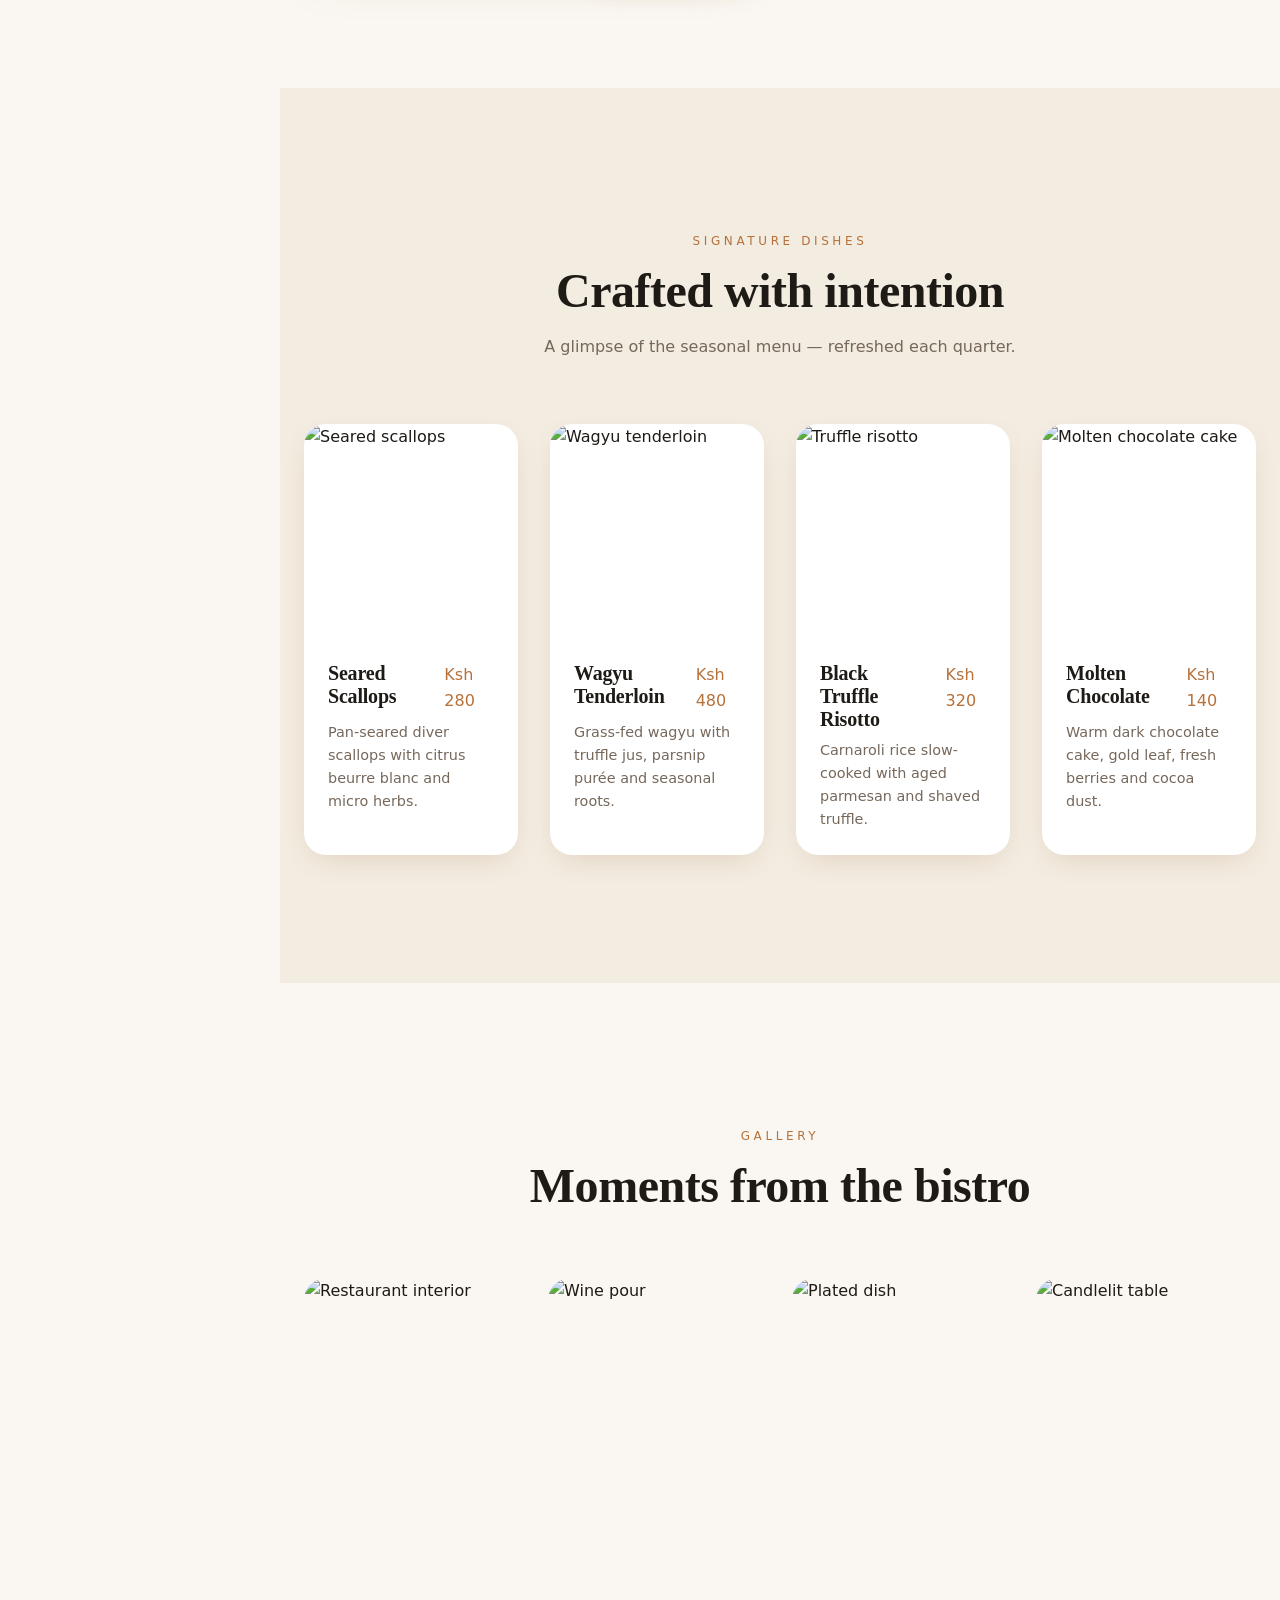
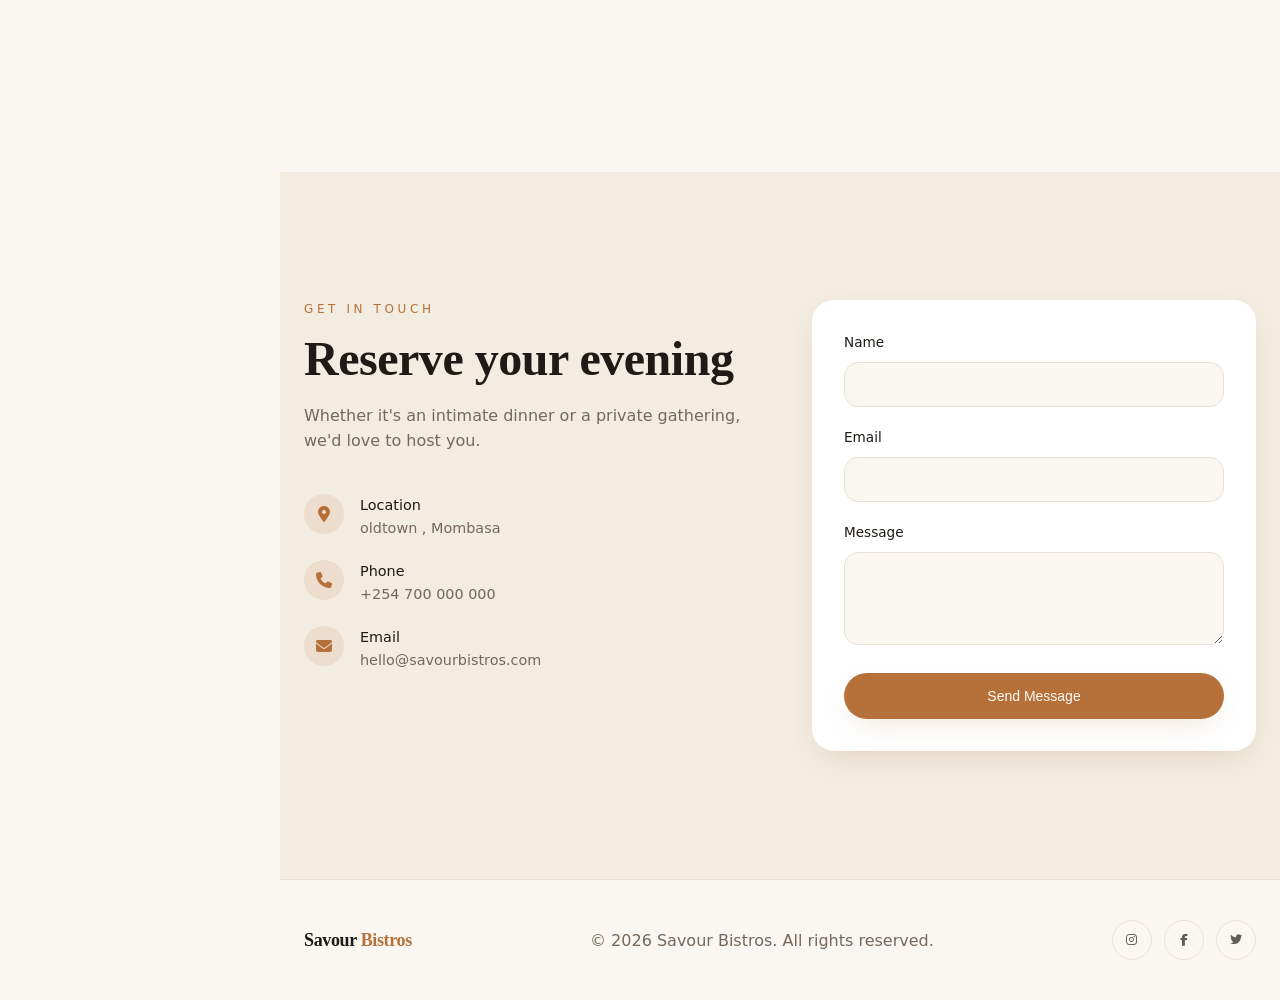
==== commit 1783b48e: "restructure project into multi-page layout with updated navigation(side navigation bar)" ====
--- a/index.html
+++ b/index.html
@@ -15,21 +15,30 @@
   <!-- Nav -->
   <header class="nav" id="nav">
     <div class="nav__inner container">
-      <a href="#" class="logo">Savour <span>Bistros</span></a>
+      <a href="index.html" class="logo">Savour <span>Bistros</span></a>
+      <div class="nav__actions">
+        <a href="contact.html" class="btn btn--primary nav__cta">Reserve</a>
+        <button class="nav__toggle" id="navToggle" aria-label="Open menu" aria-expanded="false">
+          <span></span><span></span><span></span>
+        </button>
+      </div>
+    </div>
+  </header>
+  <aside class="side-nav" id="sideNav" aria-label="Secondary navigation">
+    <div class="side-nav__inner container">
       <nav>
-        <ul class="nav__links" id="navLinks">
-          <li><a href="#about">About</a></li>
-          <li><a href="#menu">Menu</a></li>
-          <li><a href="#gallery">Gallery</a></li>
-          <li><a href="#contact">Contact</a></li>
+        <ul class="side-nav__links" id="sideNavLinks">
+          <li><a href="index.html">Home</a></li>
+          <li><a href="about.html">About</a></li>
+          <li><a href="menu.html">Menu</a></li>
+          <li><a href="gallery.html">Gallery</a></li>
+          <li><a href="contact.html">Contact</a></li>
         </ul>
       </nav>
-      <a href="#contact" class="btn btn--primary nav__cta">Reserve</a>
-      <button class="nav__toggle" id="navToggle" aria-label="Toggle menu" aria-expanded="false">
-        <span></span><span></span><span></span>
-      </button>
+      <p class="side-nav__caption">Discover our story, signature menu, gallery, and easy reservations.</p>
     </div>
-  </header>
+  </aside>
+  <main class="page-content">
   <!-- Hero -->
   <section class="hero">
     <img class="hero__bg" src="https://images.unsplash.com/photo-1517248135467-4c7edcad34c4?auto=format&fit=crop&w=1920&q=80" alt="Elegant restaurant dining room" />
@@ -39,8 +48,8 @@
       <h1>A taste of timeless elegance</h1>
       <p class="hero__lede">Seasonal plates, curated wines, and an atmosphere crafted for moments that linger.</p>
       <div class="hero__actions">
-        <a href="#menu" class="btn btn--primary">Explore the Menu</a>
-        <a href="#contact" class="btn btn--ghost">Book a Table</a>
+        <a href="menu.html" class="btn btn--primary">Explore the Menu</a>
+        <a href="contact.html" class="btn btn--ghost">Book a Table</a>
       </div>
     </div>
   </section>
@@ -75,14 +84,14 @@
         <article class="dish reveal">
           <div class="dish__img"><img src="https://images.unsplash.com/photo-1599974579688-8dbdd335c77f?auto=format&fit=crop&w=800&q=80" alt="Seared scallops" /></div>
           <div class="dish__body">
-            <div class="dish__row"><h3>Seared Scallops</h3><span class="price">$28</span></div>
+            <div class="dish__row"><h3>Seared Scallops</h3><span class="price">Ksh 280</span></div>
             <p>Pan-seared diver scallops with citrus beurre blanc and micro herbs.</p>
           </div>
         </article>
         <article class="dish reveal">
           <div class="dish__img"><img src="https://images.unsplash.com/photo-1546964124-0cce460f38ef?auto=format&fit=crop&w=800&q=80" alt="Wagyu tenderloin" /></div>
           <div class="dish__body">
-            <div class="dish__row"><h3>Wagyu Tenderloin</h3><span class="price">$48</span></div>
+            <div class="dish__row"><h3>Wagyu Tenderloin</h3><span class="price">Ksh 480</span></div>
             <p>Grass-fed wagyu with truffle jus, parsnip purée and seasonal roots.</p>
           </div>
         </article>
@@ -92,14 +101,14 @@
             alt="Truffle risotto" />
           </div>
           <div class="dish__body">
-            <div class="dish__row"><h3>Black Truffle Risotto</h3><span class="price">$32</span></div>
+            <div class="dish__row"><h3>Black Truffle Risotto</h3><span class="price">Ksh 320</span></div>
             <p>Carnaroli rice slow-cooked with aged parmesan and shaved truffle.</p>
           </div>
         </article>
         <article class="dish reveal">
           <div class="dish__img"><img src="https://images.unsplash.com/photo-1606313564200-e75d5e30476c?auto=format&fit=crop&w=800&q=80" alt="Molten chocolate cake" /></div>
           <div class="dish__body">
-            <div class="dish__row"><h3>Molten Chocolate</h3><span class="price">$14</span></div>
+            <div class="dish__row"><h3>Molten Chocolate</h3><span class="price">Ksh 140</span></div>
             <p>Warm dark chocolate cake, gold leaf, fresh berries and cocoa dust.</p>
           </div>
         </article>
@@ -129,8 +138,8 @@
         <h2>Reserve your evening</h2>
         <p class="muted">Whether it's an intimate dinner or a private gathering, we'd love to host you.</p>
         <ul class="contact__list">
-          <li><span class="ico"><i class="fa-solid fa-location-dot" aria-hidden="true"></i></span><div><strong>Location</strong><p>42 Vine Street, Downtown</p></div></li>
-          <li><span class="ico"><i class="fa-solid fa-phone" aria-hidden="true"></i></span><div><strong>Phone</strong><p>+1 (555) 234-9087</p></div></li>
+          <li><span class="ico"><i class="fa-solid fa-location-dot" aria-hidden="true"></i></span><div><strong>Location</strong><p>oldtown , Mombasa</p></div></li>
+          <li><span class="ico"><i class="fa-solid fa-phone" aria-hidden="true"></i></span><div><strong>Phone</strong><p>+254 700 000 000</p></div></li>
           <li><span class="ico"><i class="fa-solid fa-envelope" aria-hidden="true"></i></span><div><strong>Email</strong><p>hello@savourbistros.com</p></div></li>
         </ul>
       </div>
@@ -142,6 +151,7 @@
       </form>
     </div>
   </section>
+  </main>
   <!-- Footer -->
   <footer class="footer">
     <div class="container footer__inner">
--- a/styles.css
+++ b/styles.css
@@ -62,43 +62,99 @@
 .btn--block { width: 100%; }
 /* ---------- Nav ---------- */
 .nav {
-  position: fixed; top: 0; left: 0; right: 0; z-index: 50;
+  position: fixed; top: 0; left: 0; right: 0; z-index: 60;
   backdrop-filter: blur(10px);
-  background: rgba(250, 247, 242, 0.75);
+  background: rgba(250, 247, 242, 0.95);
   border-bottom: 1px solid rgba(233, 225, 214, 0.6);
   transition: background 0.3s;
 }
 .nav__inner { display: flex; align-items: center; justify-content: space-between; padding: 1rem 1.5rem; }
+.nav__actions { display: flex; gap: 1rem; align-items: center; }
 .logo { font-family: var(--font-display); font-size: 1.5rem; font-weight: 700; letter-spacing: -0.02em; }
 .logo span { color: var(--primary); }
 .logo--sm { font-size: 1.125rem; }
-.nav__links { display: flex; gap: 2.5rem; list-style: none; }
-.nav__links a {
-  font-size: 0.875rem; font-weight: 500; color: rgba(30,26,22,0.8);
-  position: relative; padding: 0.25rem 0;
-  transition: color 0.2s;
-}
-.nav__links a::after {
-  content: ""; position: absolute; left: 0; bottom: 0;
-  width: 0; height: 1px; background: var(--primary);
-  transition: width 0.3s;
-}
-.nav__links a:hover { color: var(--primary); }
-.nav__links a:hover::after { width: 100%; }
 .nav__cta { padding: 0.65rem 1.4rem; }
 .nav__toggle {
-  display: none; flex-direction: column; gap: 5px;
+  display: flex; flex-direction: column; gap: 5px;
   background: none; border: none; cursor: pointer; padding: 0.5rem;
 }
 .nav__toggle span {
-  width: 22px; 
-  height: 2px; 
-  background: var(--fg); 
+  width: 22px;
+  height: 2px;
+  background: var(--fg);
   transition: 0.3s;
- }
-.nav.open .nav__toggle span:nth-child(1) { transform: translateY(7px) rotate(45deg); }
-.nav.open .nav__toggle span:nth-child(2) { opacity: 0; }
-.nav.open .nav__toggle span:nth-child(3) { transform: translateY(-7px) rotate(-45deg); }
+}
+.side-nav {
+  position: fixed;
+  inset: 0 auto 0 0;
+  top: 0;
+  left: 0;
+  bottom: 0;
+  width: 280px;
+  padding: 1.5rem 1.25rem 1.25rem;
+  background: rgba(250, 247, 242, 0.98);
+  border-right: 1px solid var(--border);
+  box-shadow: 4px 0 32px -24px rgba(30, 26, 22, 0.25);
+  transform: translateX(-100%);
+  transition: transform 0.28s ease;
+  z-index: 70;
+  overflow-y: auto;
+}
+.side-nav.open { transform: translateX(0); }
+.side-nav__inner { display: flex; flex-direction: column; gap: 2rem; min-height: 100%; }
+.side-nav__links { display: flex; flex-direction: column; gap: 1rem; list-style: none; padding: 0; margin: 0; }
+.side-nav__links a {
+  display: inline-flex;
+  font-size: 1rem;
+  font-weight: 600;
+  color: var(--fg);
+  padding: 0.85rem 1rem;
+  border-radius: 1rem;
+  transition: background 0.2s, color 0.2s;
+}
+.side-nav__links a:hover,
+.side-nav__links a.active {
+  background: rgba(182, 113, 58, 0.12);
+  color: var(--primary);
+}
+.side-nav__caption {
+  color: var(--muted);
+  line-height: 1.7;
+  font-size: 0.95rem;
+}
+.page-content { padding-top: 88px; }
+.hero { min-height: calc(100vh - 88px); }
+
+@media (min-width: 980px) {
+  /* Desktop: reserve space for persistent side navigation */
+  .page-content { margin-left: 280px; }
+  .nav { left: 280px; right: 0; }
+  .side-nav { transform: translateX(0); }
+  .nav__toggle { display: none; }
+  .footer { margin-left: 280px; }
+}
+.home-preview__grid { display: grid; gap: 1.5rem; }
+.card {
+  background: var(--card);
+  padding: 2rem;
+  border-radius: var(--radius-lg);
+  box-shadow: var(--shadow-soft);
+}
+.card h2 { margin-bottom: 1rem; }
+.card p { color: var(--muted); line-height: 1.8; }
+@media (min-width: 720px) {
+  .home-preview__grid { grid-template-columns: repeat(2, minmax(0, 1fr)); }
+}
+@media (min-width: 980px) {
+  .page-content { margin-left: 280px; }
+  .nav { left: 280px; right: 0; }
+  .side-nav { transform: translateX(0); }
+  .nav__toggle { display: none; }
+  .hero { min-height: calc(100vh - 88px); }
+}
+@media (max-width: 860px) {
+  .side-nav { width: min(320px, 100%); }
+}
 /* ---------- Hero ---------- */
 .hero { position: relative; height: 100vh; min-height: 600px; overflow: hidden; display: grid; place-items: center; }
 .hero__bg {
